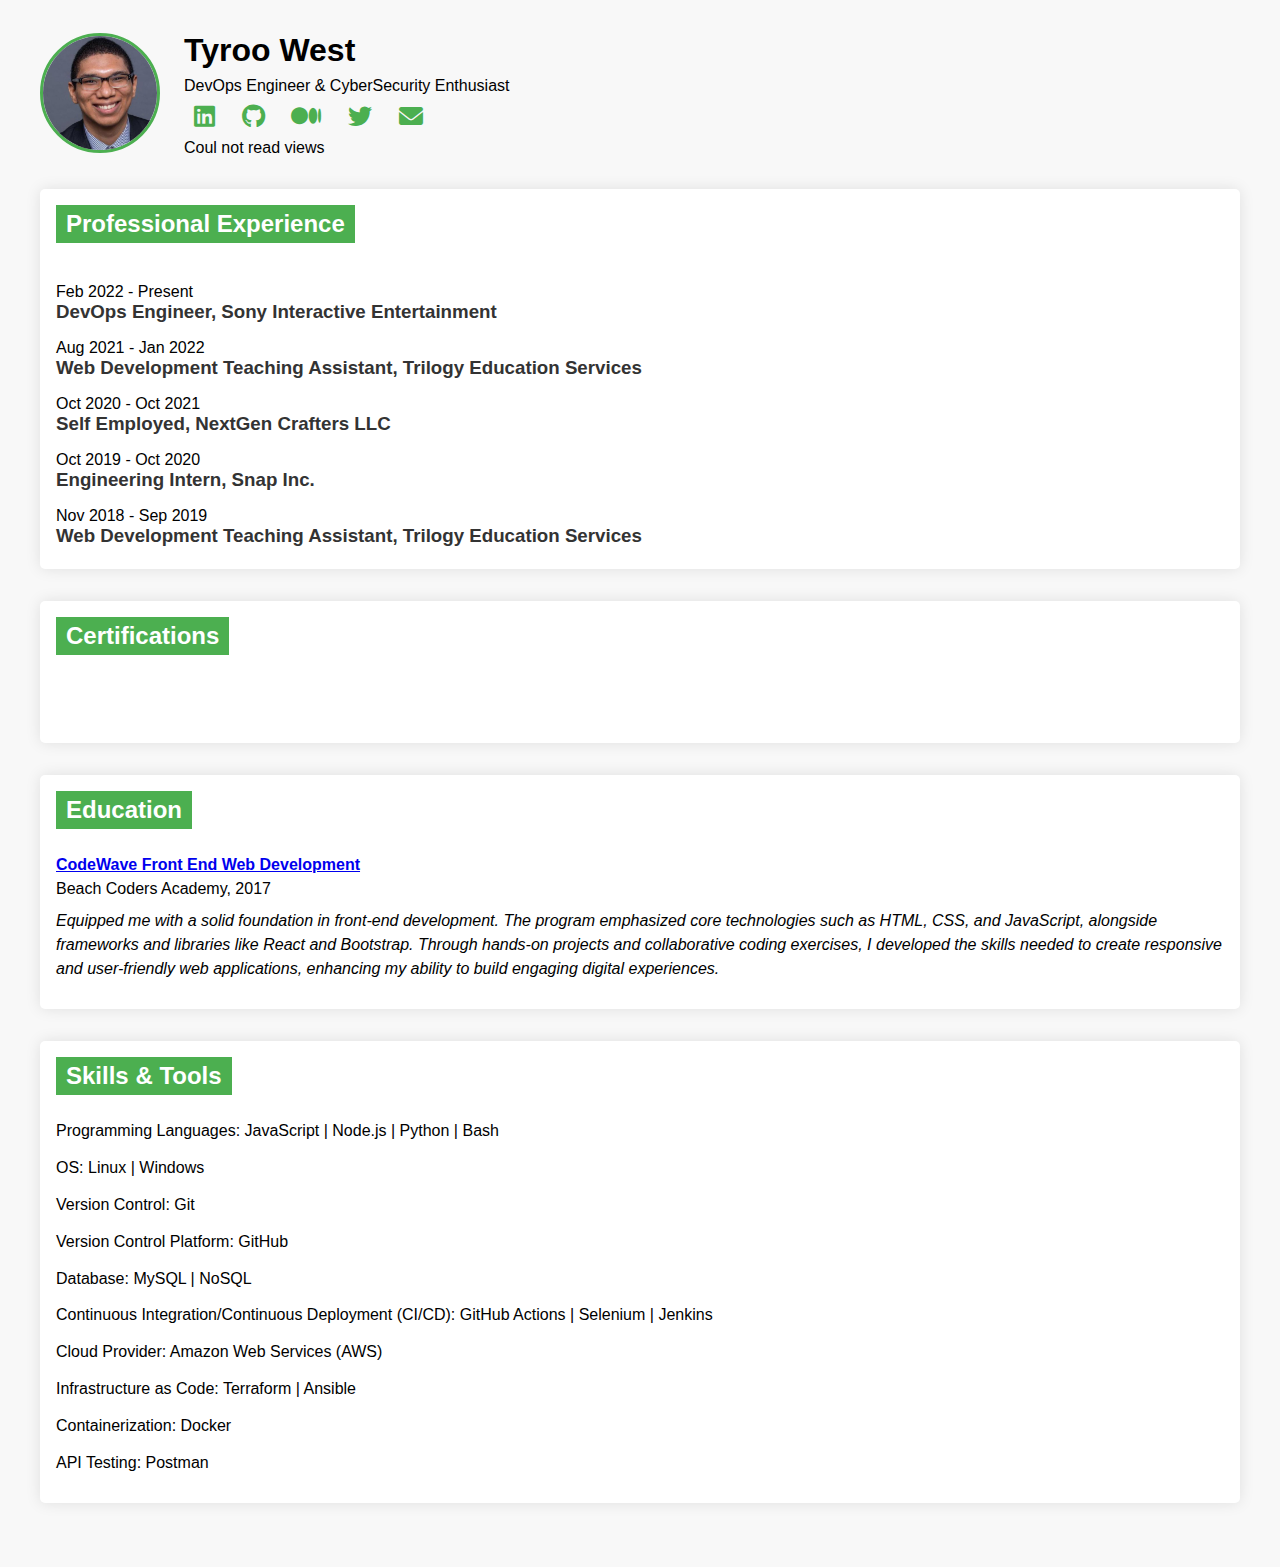
==== website/index.html @ 0280c8cd "add dir" ====
<!DOCTYPE html>
<html lang="en">
<head>
	<meta charset="UTF-8">
	<meta name="viewport" content="width=device-width, initial-scale=1.0">
	<title>DevOps Engineer - Tyroo West</title>
	<link rel="stylesheet" href="styles.css">
	<link rel="stylesheet" href="https://cdnjs.cloudflare.com/ajax/libs/font-awesome/6.0.0-beta3/css/all.min.css">
</head>
<body>
<div class="resume">
	<div class="top-section">
		<div class="headshot-container">
			<img src="headshot.jpg" alt="Your Name" class="resume-headshot">
		</div>
		<div class="contact-info">
			<h1>Tyroo West</h1>
			<p>DevOps Engineer & CyberSecurity Enthusiast</p>
			<p>
				<a href="https://www.linkedin.com/in/tyroowest/" target="_blank">
					<i class="fab fa-linkedin"></i>
				</a>
				<a href="https://github.com/T-Wesst" target="_blank">
					<i class="fab fa-github"></i>
				</a>
				<a href="https://medium.com/@tyroojwest" target="_blank">
					<i class="fab fa-medium"></i>
				</a>
				<a href="https://twitter.com/tyroo_west" target="_blank">
					<i class="fab fa-twitter"></i>
				</a>
				<a href="mailto:tyroojwest@gmail.com">
					<i class="fas fa-envelope"></i>
				</a>
			</p>
			<div class="counter-number">Coul not read views</div>
		</div>
	</div>
    <section class="resume-section" id="experience">
		<h2>Professional Experience</h2>
        <div id="timeline"></div> <!-- Placeholder for timeline entries -->
    </section>
	<!-- <section class="resume-section" id="projects">
		<h2>Projects</h2>
		<div id="project"></div>
	</section> -->
	<section class="resume-section" id="certifications">
		<h2>Certifications</h2>
		<div>
			<span class="certifications">
				<div data-iframe-width="150" data-iframe-height="270" data-share-badge-id="3693cd7b-7f9f-41f9-b478-7013c793939d" data-share-badge-host="https://www.credly.com"></div><script type="text/javascript" async src="//cdn.credly.com/assets/utilities/embed.js"></script>
				<div data-iframe-width="150" data-iframe-height="270" data-share-badge-id="673c5be9-dde6-45e3-b7c4-67f58020884c" data-share-badge-host="https://www.credly.com"></div><script type="text/javascript" async src="//cdn.credly.com/assets/utilities/embed.js"></script>
				<!-- <a target="_blank" href="https://coursera.org/share/cd73c191bc1175e698d60d69b2933c68">Google IT Support Professional, Coursera 2023</a> -->
			</span>
		</div>
	</section>
	<section class="resume-section" id="education">
		<h2>Education</h2>
		<ul>
			<li>
				<span class="degree">
					<a target="_blank" href="https://drive.google.com/file/d/1N1ALioIVBQ7FYCeXZU5s873BrPWLQsEA/view?usp=sharing">CodeWave Front End Web Development</a>
				</span>
				<span class="school">Beach Coders Academy, 2017</span>
				<p>Equipped me with a solid foundation in front-end development. The program emphasized core technologies such as HTML, CSS, and JavaScript, alongside frameworks and libraries like React and Bootstrap. Through hands-on projects and collaborative coding exercises, I developed the skills needed to create responsive and user-friendly web applications, enhancing my ability to build engaging digital experiences.</p>
			</li>
		</ul>
	</section>
    <section class="resume-section" id="certifications">
		<h2>Skills & Tools</h2>
        <ul>
			<li>Programming Languages: JavaScript | Node.js | Python | Bash</li>
			<li>OS: Linux | Windows</li>
			<li>Version Control: Git</li>
			<li>Version Control Platform: GitHub</li>
			<li>Database: MySQL | NoSQL</li>
			<li>Continuous Integration/Continuous Deployment (CI/CD): GitHub Actions | Selenium | Jenkins</li>
			<li>Cloud Provider: Amazon Web Services (AWS)</li>
			<li>Infrastructure as Code: Terraform | Ansible</li>
			<li>Containerization: Docker</li>
			<li>API Testing: Postman</li>
		</ul>
    </section>
</div>
<script src="scripts.js"></script>
</body>
</html>
---- website/styles.css ----
/* General Styles */
* {
    margin: 0;
    padding: 0;
    box-sizing: border-box;
}

body, html {
    font-family: 'Helvetica', 'Verdana', sans-serif;
    background-color: #f8f8f8;
    margin: 0;
    padding: 1em;
}

.resume {
    max-width: 1200px;
    margin: 0 auto;
}

/* Top Section (Headshot and Contact Info) */
.top-section {
    display: flex;
    align-items: center;
    justify-content: space-between;
    margin-bottom: 2em;
}

.headshot-container {
    flex: 0 0 auto;
    margin-right: 1.5em;
}

.resume-headshot {
    width: 120px;
    height: 120px;
    border-radius: 50%;
    border: 3px solid #4CAF50;
    object-fit: cover;
}

.contact-info {
    flex: 1;
    text-align: left;
}

.contact-info h1 {
    font-size: 2em;
    margin-bottom: 0.2em;
}

.contact-info p {
    margin: 0.5em 0;
}

.contact-info a {
    margin: 0 10px;
    color: #4CAF50;
    font-size: 1.5em;
    text-decoration: none;
}

.contact-info a:hover {
    color: #333;
}

/* Resume Sections */
.resume-section {
    margin-bottom: 2em;
    padding: 1em;
    border-radius: 5px;
    box-shadow: 0px 0px 15px rgba(0, 0, 0, 0.1);
    background-color: white;
    text-align: left; /* Default alignment */
}

.resume-section h2 {
    background-color: #4CAF50;
    color: white;
    padding: 5px 10px;
    display: inline-block;
    margin-bottom: 1em;
    font-size: 1.5em;
}

/* List Styles */
ul {
    list-style: none;
    padding: 0;
}

li {
    margin-bottom: 0.8em;
    line-height: 1.5;
    font-weight: 400;
}

.degree {
    font-weight: bold;
}

.school {
    display: block;
    margin-bottom: 0.3em;
}

#education p {
    font-style: italic;
    margin-top: 0.5em;
}

/* Certifications Section */
#certifications div {
    display: flex;
    flex-wrap: wrap;
    gap: 20px;
    justify-content: center;
    align-items: center;
    margin-top: 1em;
}

#certifications div > div {
    flex: 0 0 150px;
    height: 270px;
    box-shadow: 0 4px 8px rgba(0, 0, 0, 0.1);
    border-radius: 10px;
    overflow: hidden;
}

/* Timeline Styles */
.timeline {
    border-left: 3px solid #4CAF50;
    padding-left: 20px;
    margin-left: 10px;
}

.timeline-entry {
    margin-top: 1em;
    position: relative;
    cursor: pointer;
    transition: all 0.3s ease;
}

.timeline-content h3 {
    margin-bottom: 0.3em;
    color: #333;
}

.timeline-content p {
    margin: 0.5em 0;
    color: #555;
    transition: all 0.3s ease-in-out;
}

/* Media Queries for Responsive Design */
@media (max-width: 1024px) {
    .top-section {
        flex-direction: row;
        align-items: center;
    }

    .resume-headshot {
        width: 100px;
        height: 100px;
    }
}

@media (max-width: 768px) {
    .top-section {
        flex-direction: column;
        align-items: center;
        text-align: center;
    }

    .headshot-container {
        margin-right: 0;
        margin-bottom: 1em;
    }

    .contact-info a {
        font-size: 1.3em;
    }

    .resume-section {
        padding: 0.8em;
    }

    .resume-section h2 {
        font-size: 1.3em;
    }
}

/* Mobile Styles: Center Top Section and Resume Content */
@media (max-width: 480px) {
    body {
        padding: 0.5em;
    }

    /* Center the top section content */
    .top-section {
        flex-direction: column;
        align-items: center;
        text-align: center;
    }

    .contact-info {
        display: contents;
    }

    .contact-info h1 {
        font-size: 1.6em;
        margin-bottom: 0.5em;
    }

    .resume-headshot {
        width: 80px;
        height: 80px;
    }

    .timeline {
        padding-left: 10px;
    }

    .timeline-content h3 {
        font-size: 1.1em;
    }

    .timeline-content p {
        font-size: 0.9em;
    }

    /* Center content inside resume sections */
    .resume-section {
        text-align: center;
    }

    .resume-section h2 {
        display: block;
        margin: 0 auto 1em;
    }

    #certifications div {
        flex-direction: column;
        align-items: center;
        gap: 15px;
    }
}
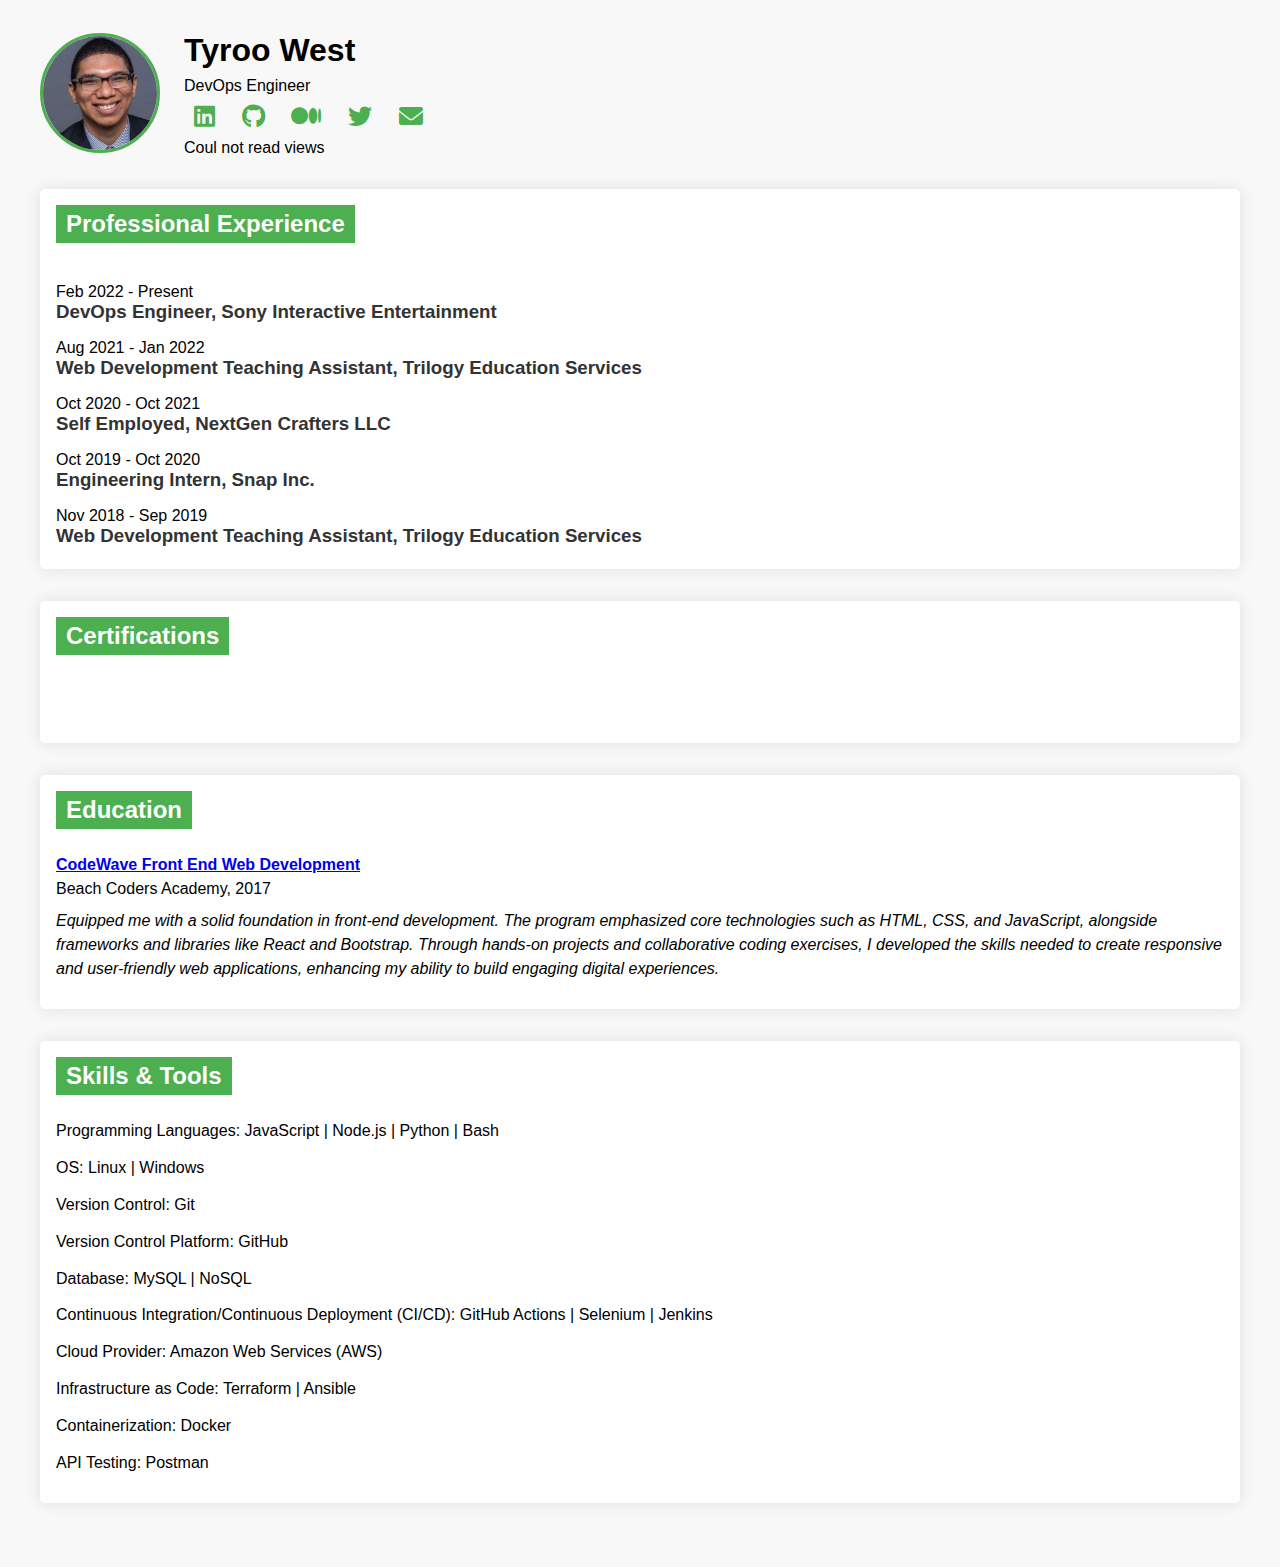
==== commit 5b8fed98: "update title" ====
--- a/website/index.html
+++ b/website/index.html
@@ -15,7 +15,7 @@
 		</div>
 		<div class="contact-info">
 			<h1>Tyroo West</h1>
-			<p>DevOps Engineer & CyberSecurity Enthusiast</p>
+			<p>DevOps Engineer</p>
 			<p>
 				<a href="https://www.linkedin.com/in/tyroowest/" target="_blank">
 					<i class="fab fa-linkedin"></i>
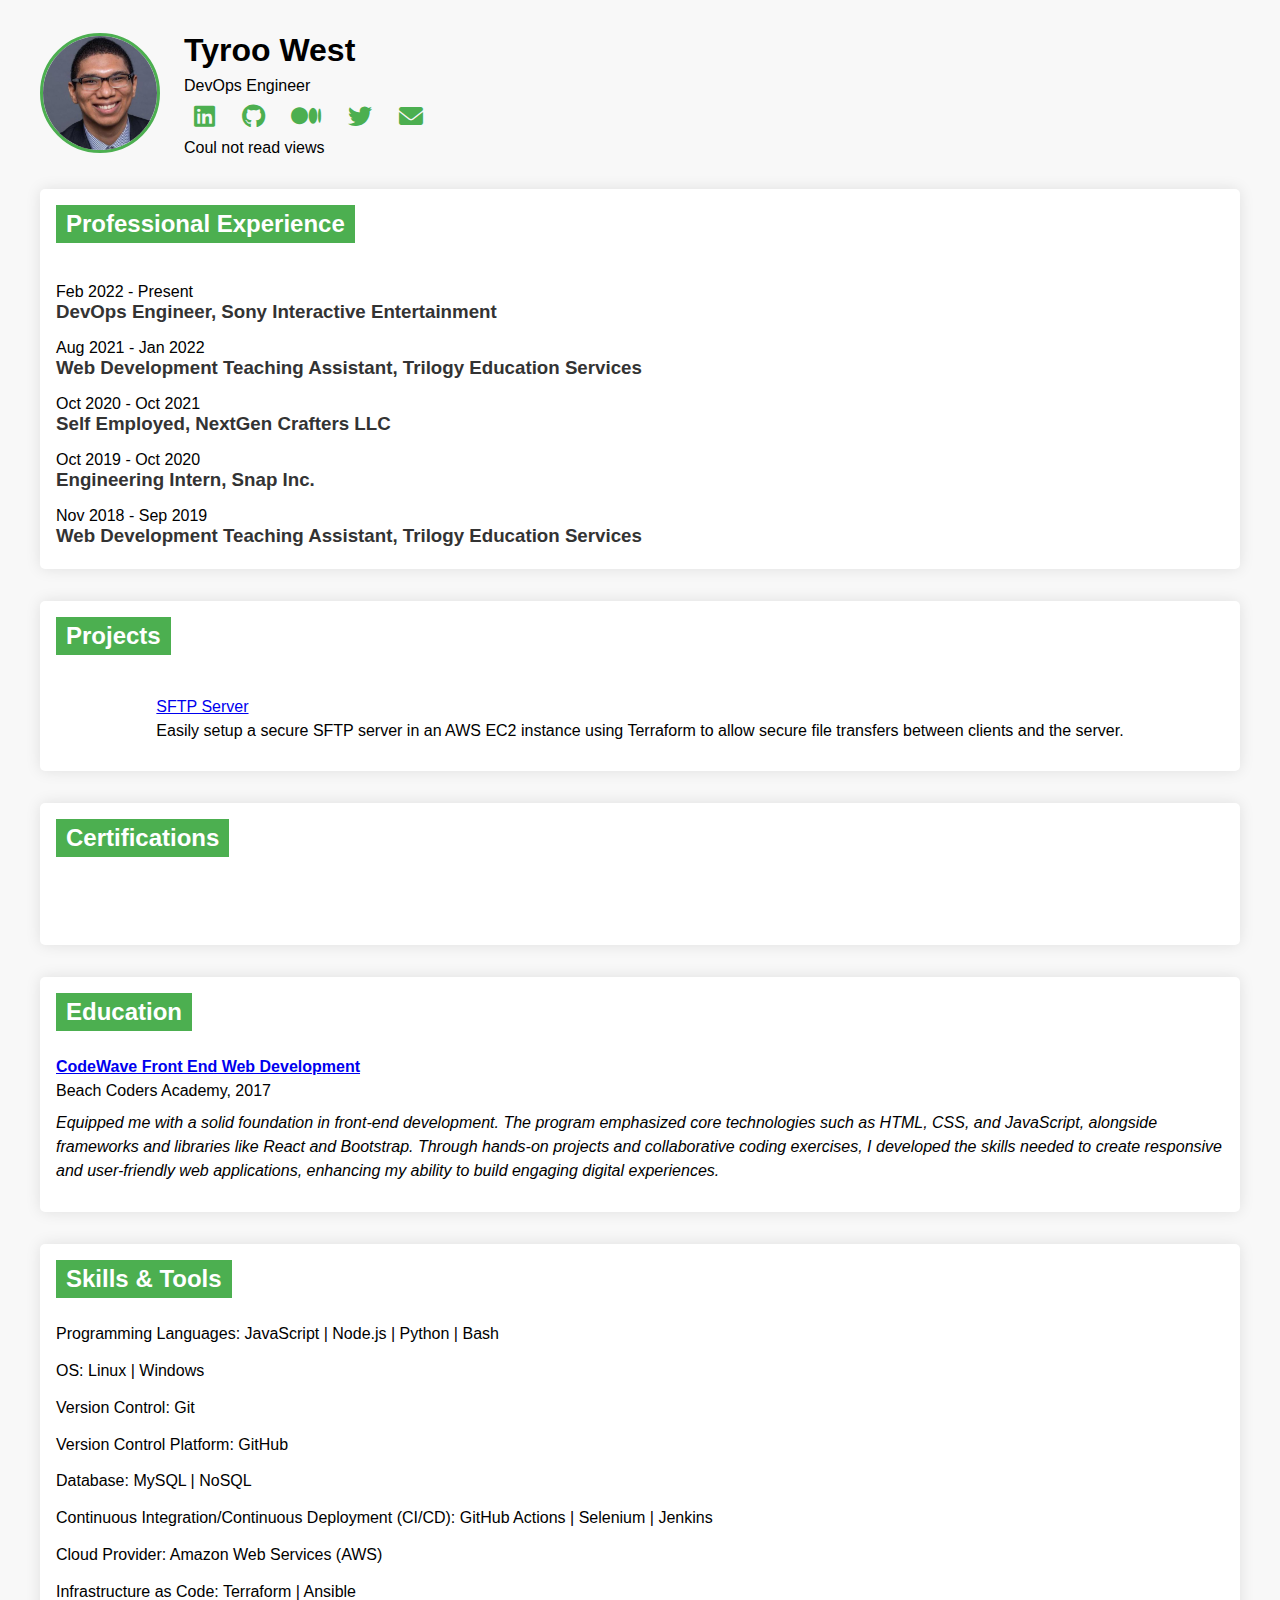
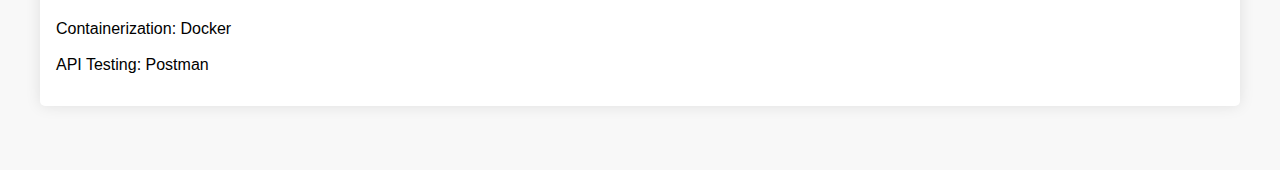
==== commit 012c0318: "add project" ====
--- a/website/index.html
+++ b/website/index.html
@@ -40,10 +40,18 @@
 		<h2>Professional Experience</h2>
         <div id="timeline"></div> <!-- Placeholder for timeline entries -->
     </section>
-	<!-- <section class="resume-section" id="projects">
+	<section class="resume-section" id="projects">
 		<h2>Projects</h2>
-		<div id="project"></div>
-	</section> -->
+		<!-- <div id="projects"></div> -->
+		<ul>
+			<li>
+				<span class="projects">
+					<a target="_blank" href="https://github.com/T-Wesst/sftp-server">SFTP Server</a>
+				</span>
+				<p>Easily setup a secure SFTP server in an AWS EC2 instance using Terraform to allow secure file transfers between clients and the server.</p>
+			</li>
+		</ul>
+	</section>
 	<section class="resume-section" id="certifications">
 		<h2>Certifications</h2>
 		<div>
--- a/website/styles.css
+++ b/website/styles.css
@@ -126,6 +126,13 @@
     overflow: hidden;
 }
 
+#projects ul {
+    display: flex;
+    justify-content: center;
+    align-items: center;
+    margin-top: 1em;
+}
+
 /* Timeline Styles */
 .timeline {
     border-left: 3px solid #4CAF50;
